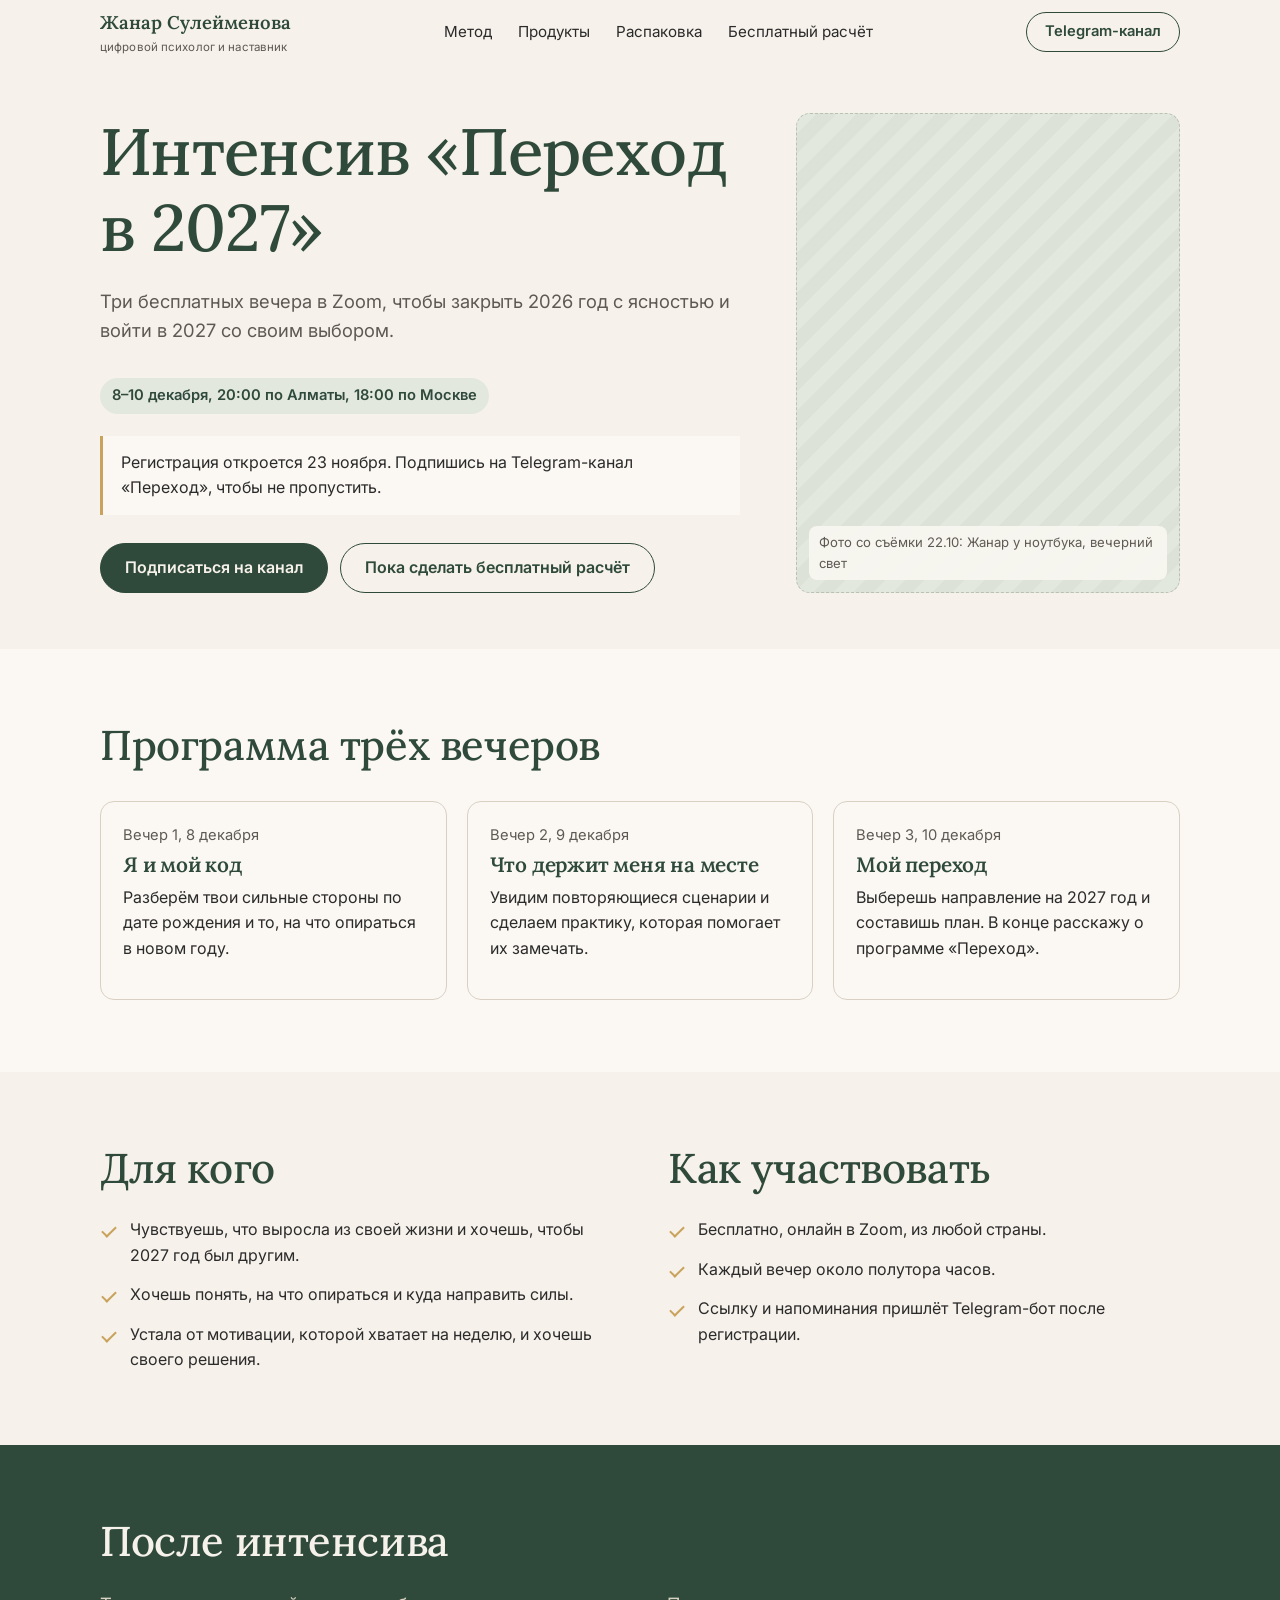
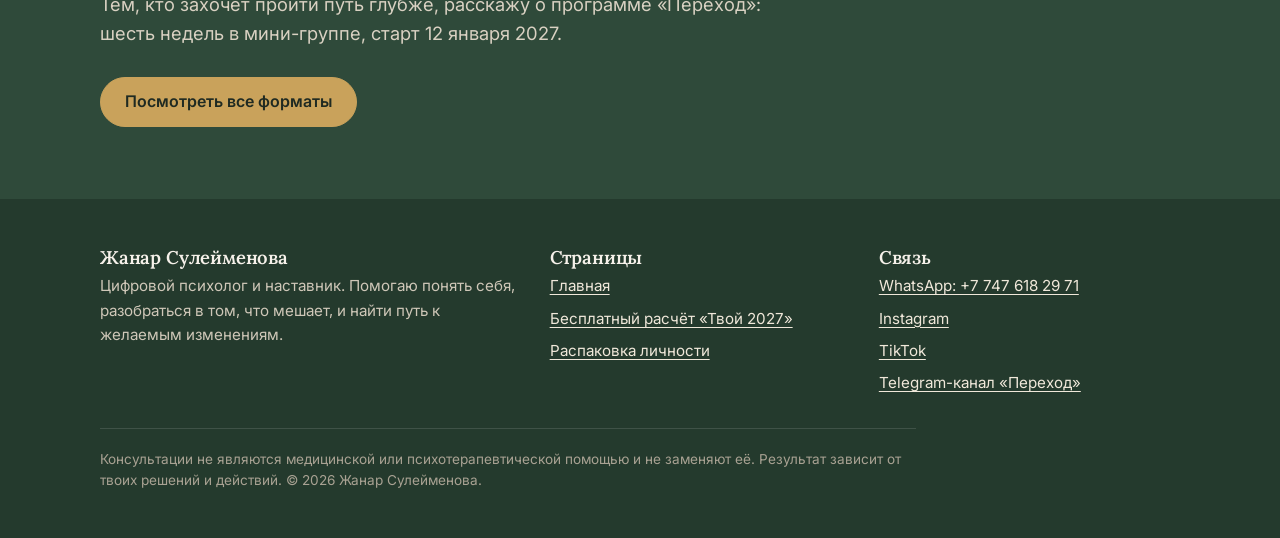
==== intensiv.html @ 9ae4eca8 "Сайт Жанар Сулейменовой: главная, распаковка, мини-расчёт, интенсив Статичный сайт для GitHub Pages:" ====
<!doctype html>
<html lang="ru">
<head>
  <meta charset="utf-8">
  <meta name="viewport" content="width=device-width, initial-scale=1">
  <title>Интенсив «Переход в 2027» — Жанар Сулейменова</title>
  <meta name="description" content="Три бесплатных вечера в Zoom, 8–10 декабря, 20:00 по Алматы, 18:00 по Москве. Закрыть 2026 год с ясностью и войти в 2027 со своим выбором.">
  <meta property="og:type" content="website">
  <meta property="og:title" content="Бесплатный интенсив «Переход в 2027»">
  <meta property="og:description" content="8–10 декабря, 20:00 по Алматы, 18:00 по Москве. Регистрация откроется 23 ноября.">
  <meta property="og:locale" content="ru_RU">
  <meta name="theme-color" content="#2F4A3A">
  <link rel="icon" href="assets/favicon.svg" type="image/svg+xml">
  <link rel="preconnect" href="https://fonts.googleapis.com">
  <link rel="preconnect" href="https://fonts.gstatic.com" crossorigin>
  <link href="https://fonts.googleapis.com/css2?family=Inter:wght@400;500;600&family=Lora:ital,wght@0,400;0,500;0,600;1,400&display=swap" rel="stylesheet">
  <link rel="stylesheet" href="assets/style.css">
</head>
<body>

<header class="site-header">
  <div class="wrap">
    <a class="brand" href="index.html">Жанар Сулейменова<small>цифровой психолог и наставник</small></a>
    <nav class="nav" aria-label="Основное меню">
      <a href="index.html#method">Метод</a>
      <a href="index.html#products">Продукты</a>
      <a href="razpakovka.html">Распаковка</a>
      <a href="kod-2027.html">Бесплатный расчёт</a>
    </nav>
    <a class="btn btn--ghost btn--small" href="https://t.me/+rRbYb-FqpjgyZWMy" target="_blank" rel="noopener">Telegram-канал</a>
  </div>
</header>

<main>

  <section class="offer-hero">
    <div class="wrap hero-grid">
      <div>
        <h1>Интенсив «Переход в 2027»</h1>
        <p class="lead" style="margin-top:22px">Три бесплатных вечера в Zoom, чтобы закрыть 2026 год с ясностью и войти в 2027 со своим выбором.</p>
        <span class="deadline">8–10 декабря, 20:00 по Алматы, 18:00 по Москве</span>
        <!-- С 23 ноября заменить кнопку канала на регистрацию в боте: <a class="btn btn--primary" data-bot="intensiv">Зарегистрироваться</a> -->
        <p class="notice">Регистрация откроется 23 ноября. Подпишись на Telegram-канал «Переход», чтобы не пропустить.</p>
        <div class="actions">
          <a class="btn btn--primary" href="https://t.me/+rRbYb-FqpjgyZWMy" target="_blank" rel="noopener">Подписаться на канал</a>
          <a class="btn btn--ghost" href="kod-2027.html">Пока сделать бесплатный расчёт</a>
        </div>
      </div>
      <figure class="photo" data-label="Фото со съёмки 22.10: Жанар у ноутбука, вечерний свет">
        <img src="assets/photo-intensiv.jpg" alt="Жанар Сулейменова ведёт онлайн-встречу" width="800" height="1000">
      </figure>
    </div>
  </section>

  <section class="section section--paper" aria-labelledby="days-title">
    <div class="wrap">
      <h2 id="days-title">Программа трёх вечеров</h2>
      <ol class="days">
        <li>
          <div class="when">Вечер 1, 8 декабря</div>
          <h3>Я и мой код</h3>
          <p>Разберём твои сильные стороны по дате рождения и то, на что опираться в новом году.</p>
        </li>
        <li>
          <div class="when">Вечер 2, 9 декабря</div>
          <h3>Что держит меня на месте</h3>
          <p>Увидим повторяющиеся сценарии и сделаем практику, которая помогает их замечать.</p>
        </li>
        <li>
          <div class="when">Вечер 3, 10 декабря</div>
          <h3>Мой переход</h3>
          <p>Выберешь направление на 2027 год и составишь план. В конце расскажу о программе «Переход».</p>
        </li>
      </ol>
    </div>
  </section>

  <section class="section" aria-labelledby="who-title">
    <div class="wrap split">
      <div>
        <h2 id="who-title">Для кого</h2>
        <ul class="checklist">
          <li>Чувствуешь, что выросла из своей жизни и хочешь, чтобы 2027 год был другим.</li>
          <li>Хочешь понять, на что опираться и куда направить силы.</li>
          <li>Устала от мотивации, которой хватает на неделю, и хочешь своего решения.</li>
        </ul>
      </div>
      <div>
        <h2>Как участвовать</h2>
        <ul class="checklist">
          <li>Бесплатно, онлайн в Zoom, из любой страны.</li>
          <li>Каждый вечер около полутора часов.</li>
          <li>Ссылку и напоминания пришлёт Telegram-бот после регистрации.</li>
        </ul>
      </div>
    </div>
  </section>

  <section class="section section--forest" aria-labelledby="next-title">
    <div class="wrap">
      <h2 id="next-title">После интенсива</h2>
      <p class="lead" style="color:#D9D1C2">Тем, кто захочет пройти путь глубже, расскажу о программе «Переход»: шесть недель в мини-группе, старт 12 января 2027.</p>
      <div class="actions">
        <a class="btn btn--gold" href="index.html#products">Посмотреть все форматы</a>
      </div>
    </div>
  </section>

</main>

<footer class="site-footer">
  <div class="wrap">
    <div class="footer-grid">
      <div>
        <h3>Жанар Сулейменова</h3>
        <p>Цифровой психолог и наставник. Помогаю понять себя, разобраться в том, что мешает, и найти путь к желаемым изменениям.</p>
      </div>
      <div>
        <h3>Страницы</h3>
        <ul class="footer-links">
          <li><a href="index.html">Главная</a></li>
          <li><a href="kod-2027.html">Бесплатный расчёт «Твой 2027»</a></li>
          <li><a href="razpakovka.html">Распаковка личности</a></li>
        </ul>
      </div>
      <div>
        <h3>Связь</h3>
        <ul class="footer-links">
          <li><a data-wa="Здравствуйте, Жанар! Пишу с сайта.">WhatsApp: +7 747 618 29 71</a></li>
          <li><a href="https://www.instagram.com/pro.zhanar.suleimenova/" target="_blank" rel="noopener">Instagram</a></li>
          <li><a href="https://www.tiktok.com/@sanacenter8" target="_blank" rel="noopener">TikTok</a></li>
          <li><a href="https://t.me/+rRbYb-FqpjgyZWMy" target="_blank" rel="noopener">Telegram-канал «Переход»</a></li>
        </ul>
      </div>
    </div>
    <p class="disclaimer">Консультации не являются медицинской или психотерапевтической помощью и не заменяют её. Результат зависит от твоих решений и действий. © <span data-year>2026</span> Жанар Сулейменова.</p>
  </div>
</footer>

<script src="assets/app.js"></script>
</body>
</html>
---- assets/style.css ----
/* Жанар Сулейменова · «Переход» — стили сайта */
:root {
  --cream: #F6F1EA;
  --paper: #FBF8F3;
  --ink: #2B2B2B;
  --ink-soft: #5E5A53;
  --forest: #2F4A3A;
  --forest-deep: #243A2D;
  --gold: #C9A25B;
  --gold-soft: #E7D3A8;
  --sage: #E3E8DF;
  --line: #D9D0C3;
  --serif: 'Lora', Georgia, 'Times New Roman', serif;
  --sans: 'Inter', -apple-system, 'Segoe UI', Roboto, Arial, sans-serif;
  --wrap: 1120px;
  --gutter: 20px;
  --radius: 14px;
}

*, *::before, *::after { box-sizing: border-box; }
html { -webkit-text-size-adjust: 100%; scroll-behavior: smooth; }
body {
  margin: 0;
  background: var(--cream);
  color: var(--ink);
  font-family: var(--sans);
  font-size: 16px;
  line-height: 1.6;
  overflow-x: hidden;
}
img { max-width: 100%; display: block; }
figure { margin: 0; }
a { color: var(--forest); text-underline-offset: 3px; }
a:hover { color: var(--forest-deep); }
:focus-visible { outline: 2px solid var(--gold); outline-offset: 3px; border-radius: 4px; }

h1, h2, h3 { font-family: var(--serif); font-weight: 500; color: var(--forest); margin: 0; line-height: 1.15; letter-spacing: -0.01em; }
h1 { font-size: clamp(2.2rem, 7.5vw, 4.1rem); }
h2 { font-size: clamp(1.75rem, 4.6vw, 2.6rem); margin-bottom: 0.6em; }
h3 { font-size: 1.3rem; font-weight: 600; margin-bottom: 0.35em; }
p { margin: 0 0 1em; }
.lead { font-size: 1.15rem; color: var(--ink-soft); max-width: 38em; }

.wrap { width: 100%; max-width: var(--wrap); margin: 0 auto; padding: 0 var(--gutter); }
.section { padding: 72px 0; }
.section--sage { background: var(--sage); }
.section--paper { background: var(--paper); }
.section--forest { background: var(--forest); color: #EDE6DA; }
.section--forest h2, .section--forest h3 { color: #F6F1EA; }
.section--forest a { color: var(--gold-soft); }
.section--forest .btn--gold { color: #1F2A22; }
.section--forest .btn--primary { color: #F6F1EA; }
.narrow { max-width: 720px; }

/* Шапка */
.site-header { position: sticky; top: 0; z-index: 20; background: rgba(246, 241, 234, 0.94); backdrop-filter: blur(6px); border-bottom: 1px solid transparent; transition: border-color .2s; }
.site-header.is-scrolled { border-bottom-color: var(--line); }
.site-header .wrap { display: flex; align-items: center; justify-content: space-between; gap: 16px; height: 64px; }
.brand { font-family: var(--serif); font-size: 1.15rem; color: var(--forest); text-decoration: none; font-weight: 600; white-space: nowrap; }
.brand small { display: block; font-family: var(--sans); font-size: 0.72rem; font-weight: 400; color: var(--ink-soft); letter-spacing: 0.01em; }
.nav { display: none; gap: 26px; font-size: 0.95rem; }
.nav a { color: var(--ink); text-decoration: none; }
.nav a:hover, .nav a[aria-current="page"] { color: var(--forest); text-decoration: underline; }
@media (min-width: 900px) { .nav { display: flex; } }

/* Кнопки */
.btn { display: inline-flex; align-items: center; justify-content: center; gap: 8px; min-height: 50px; padding: 12px 24px; border-radius: 999px; font: 600 1rem/1.2 var(--sans); text-decoration: none; cursor: pointer; border: 1.5px solid var(--forest); transition: background .15s, color .15s; text-align: center; }
.btn--primary { background: var(--forest); color: #F6F1EA; }
.btn--primary:hover { background: var(--forest-deep); color: #fff; }
.btn--ghost { background: transparent; color: var(--forest); }
.btn--ghost:hover { background: var(--forest); color: #F6F1EA; }
.btn--gold { background: var(--gold); border-color: var(--gold); color: #1F2A22; }
.btn--gold:hover { background: #B88F47; border-color: #B88F47; color: #1F2A22; }
.btn--small { min-height: 40px; padding: 8px 18px; font-size: 0.92rem; }
.actions { display: flex; flex-wrap: wrap; gap: 12px; margin-top: 28px; }
.actions .btn { flex: 1 1 220px; }
@media (min-width: 640px) { .actions .btn { flex: 0 0 auto; } }

/* Первый экран */
.hero { position: relative; padding: 48px 0 0; overflow: hidden; }
.hero-grid { display: grid; gap: 36px; align-items: end; }
.hero-text { padding-bottom: 8px; }
.hero h1 { max-width: 12em; }
.hero .lead { margin-top: 22px; }
.hero-question { margin-top: 28px; padding-left: 16px; border-left: 2px solid var(--gold); font-family: var(--serif); font-style: italic; font-size: 1.2rem; color: var(--forest); max-width: 26em; }
.ridge { display: block; width: 100%; height: 56px; margin-top: 36px; }
@media (min-width: 900px) { .ridge { height: 90px; margin-top: 40px; } }
.ridge path { fill: none; stroke: var(--gold); stroke-width: 1.6; vector-effect: non-scaling-stroke; }
.ridge path.ridge-back { stroke: var(--line); }
@media (prefers-reduced-motion: no-preference) {
  .ridge path.ridge-front { stroke-dasharray: 2400; stroke-dashoffset: 2400; animation: draw 2.4s ease-out .2s forwards; }
  @keyframes draw { to { stroke-dashoffset: 0; } }
}
@media (min-width: 900px) {
  .hero { padding-top: 72px; }
  .hero-grid { grid-template-columns: 1.25fr 0.75fr; gap: 56px; }
}

/* Фото и места под фото */
.photo { position: relative; border-radius: var(--radius); overflow: hidden; background: var(--sage); aspect-ratio: 4 / 5; }
.photo img { width: 100%; height: 100%; object-fit: cover; }
.photo.is-empty { background: repeating-linear-gradient(135deg, #E3E8DF 0 14px, #DCE2D7 14px 28px); border: 1px dashed #B9C2B2; }
.photo.is-empty::after { content: attr(data-label); position: absolute; inset: auto 12px 12px 12px; font-size: 0.82rem; color: var(--ink-soft); background: rgba(251, 248, 243, 0.85); padding: 6px 10px; border-radius: 8px; }
.photo--wide { aspect-ratio: 16 / 10; }

/* Узнаёшь себя */
.pains { list-style: none; padding: 0; margin: 28px 0 0; display: grid; gap: 0; }
.pains li { padding: 18px 0; border-top: 1px solid #C8D0C1; font-size: 1.08rem; }
.pains li:last-child { border-bottom: 1px solid #C8D0C1; }
@media (min-width: 900px) { .pains { grid-template-columns: 1fr 1fr; column-gap: 48px; } .pains li:nth-last-child(2) { border-bottom: 1px solid #C8D0C1; } }
.pains-after { margin-top: 28px; font-family: var(--serif); font-size: 1.25rem; color: var(--forest); max-width: 30em; }

/* История */
.story { display: grid; gap: 36px; align-items: start; }
.story-text p { font-size: 1.06rem; }
.facts { list-style: none; padding: 0; margin: 28px 0 0; display: grid; gap: 14px; }
.facts li { display: grid; grid-template-columns: 7.6rem 1fr; gap: 14px; align-items: baseline; }
.facts b { font-family: var(--serif); font-size: 1.55rem; font-weight: 500; color: var(--forest); line-height: 1; }
@media (min-width: 900px) { .story { grid-template-columns: 0.8fr 1.2fr; gap: 64px; } }

/* Метод: путь из 5 этапов */
.path { margin-top: 36px; }
.path-track { display: none; }
.path-steps { list-style: none; padding: 0; margin: 0; counter-reset: step; position: relative; }
.path-steps li { position: relative; padding: 0 0 26px 40px; counter-increment: step; }
.path-steps li::before { content: counter(step); position: absolute; left: 0; top: 0; width: 28px; height: 28px; border-radius: 50%; background: var(--cream); border: 1.5px solid var(--gold); color: var(--forest); font: 600 0.85rem/25px var(--sans); text-align: center; z-index: 1; }
.path-steps li::after { content: ''; position: absolute; left: 13.5px; top: 28px; bottom: 0; width: 1.5px; background: var(--gold-soft); }
.path-steps li:last-child::after { display: none; }
.path-steps h3 { font-size: 1.25rem; margin-bottom: 4px; }
.path-steps p { margin: 0; color: var(--ink-soft); font-size: 0.98rem; }
.path-steps li:last-child::before { background: var(--forest); color: #F6F1EA; border-color: var(--forest); }
@media (min-width: 900px) {
  .path-track { display: block; position: relative; height: 150px; }
  .path-track svg { position: absolute; inset: 0; width: 100%; height: 100%; overflow: visible; }
  .path-track svg path { fill: none; stroke: var(--gold); stroke-width: 1.6; vector-effect: non-scaling-stroke; }
  .path-dot { position: absolute; width: 30px; height: 30px; margin: -15px 0 0 -15px; border-radius: 50%; background: var(--cream); border: 1.5px solid var(--gold); color: var(--forest); font: 600 0.88rem/27px var(--sans); text-align: center; }
  .path-dot--end { background: var(--forest); border-color: var(--forest); color: #F6F1EA; }
  .path-steps { display: grid; grid-template-columns: repeat(5, 1fr); gap: 24px; margin-top: 22px; }
  .path-steps li { padding: 0; text-align: center; }
  .path-steps li::before, .path-steps li::after { display: none; }
}

/* Три формата */
.formats { display: grid; gap: 32px; margin-top: 36px; }
.format { padding-top: 18px; border-top: 2px solid var(--gold); }
.format .tag { font-family: var(--serif); font-style: italic; color: var(--ink-soft); margin-bottom: 10px; }
.format p { margin: 0; }
@media (min-width: 900px) { .formats { grid-template-columns: repeat(3, 1fr); gap: 40px; } }

/* Лестница продуктов */
.ladder { list-style: none; padding: 0; margin: 36px 0 0; border-top: 1px solid var(--line); }
.ladder li { display: grid; grid-template-columns: 1fr; gap: 6px; padding: 22px 0; border-bottom: 1px solid var(--line); }
.ladder .step-name { font-family: var(--serif); font-size: 1.3rem; color: var(--forest); font-weight: 500; }
.ladder .step-desc { color: var(--ink-soft); margin: 0; font-size: 0.98rem; }
.ladder .step-price { font-weight: 600; white-space: nowrap; }
.ladder .step-price small { display: block; font-weight: 400; color: var(--ink-soft); font-size: 0.85rem; white-space: normal; }
.ladder .step-link { margin-top: 6px; font-size: 0.95rem; }
.ladder li.is-flagship { background: var(--forest); color: #EDE6DA; border-radius: var(--radius); padding: 26px 22px; margin: 14px 0; border: 0; }
.ladder li.is-flagship .step-name { color: #F6F1EA; font-size: 1.6rem; }
.ladder li.is-flagship .step-desc, .ladder li.is-flagship small { color: #CFC7B8; }
.ladder li.is-flagship a { color: var(--gold-soft); }
@media (min-width: 760px) {
  .ladder li { grid-template-columns: 1fr 260px; column-gap: 32px; align-items: baseline; }
  .ladder .step-price { text-align: right; }
  .ladder li.is-flagship { padding: 30px 28px; }
}

/* Цитата / тёмный блок */
.quote { font-family: var(--serif); font-size: clamp(1.5rem, 4vw, 2.2rem); line-height: 1.3; color: #F6F1EA; max-width: 22em; margin: 0; }
.quote-by { margin-top: 18px; color: var(--gold-soft); }

/* Отзывы-заглушка */
.reviews-empty { padding: 26px; border: 1px dashed #BDB29F; border-radius: var(--radius); background: var(--paper); max-width: 720px; }

/* Telegram */
.tg { display: grid; gap: 24px; align-items: center; }
@media (min-width: 900px) { .tg { grid-template-columns: 1.3fr 0.7fr; } }

/* FAQ */
.faq { margin-top: 28px; border-top: 1px solid var(--line); }
.faq details { border-bottom: 1px solid var(--line); }
.faq summary { cursor: pointer; list-style: none; padding: 20px 36px 20px 0; position: relative; font-family: var(--serif); font-size: 1.15rem; color: var(--forest); }
.faq summary::-webkit-details-marker { display: none; }
.faq summary::after { content: ''; position: absolute; right: 6px; top: 50%; width: 10px; height: 10px; border-right: 1.5px solid var(--forest); border-bottom: 1.5px solid var(--forest); transform: translateY(-70%) rotate(45deg); transition: transform .2s; }
.faq details[open] summary::after { transform: translateY(-30%) rotate(-135deg); }
.faq details p { margin: 0 0 20px; color: var(--ink-soft); max-width: 44em; }

/* Футер */
.site-footer { background: var(--forest-deep); color: #CFC7B8; padding: 48px 0 32px; font-size: 0.95rem; }
.site-footer a { color: #F0E8DA; }
.footer-grid { display: grid; gap: 28px; }
.footer-grid h3 { color: #F6F1EA; font-size: 1.15rem; }
.footer-links { list-style: none; padding: 0; margin: 0; display: grid; gap: 8px; }
.disclaimer { margin-top: 32px; padding-top: 20px; border-top: 1px solid rgba(255,255,255,.12); font-size: 0.85rem; color: #A9A293; max-width: 60em; }
@media (min-width: 900px) { .footer-grid { grid-template-columns: 1.4fr 1fr 1fr; } }

/* Лендинги: общие блоки */
.offer-hero { padding: 48px 0 56px; }
.offer-hero h1 { max-width: 14em; }
.price-box { margin-top: 30px; display: grid; gap: 4px; padding: 22px 24px; background: var(--paper); border: 1px solid var(--line); border-radius: var(--radius); max-width: 460px; }
.price-box .now { font-family: var(--serif); font-size: 2.3rem; color: var(--forest); line-height: 1.1; }
.price-box .was { color: var(--ink-soft); text-decoration: line-through; }
.price-box .terms { font-size: 0.95rem; color: var(--ink-soft); }
.split { display: grid; gap: 32px; }
@media (min-width: 900px) { .split { grid-template-columns: 1fr 1fr; gap: 56px; align-items: start; } }
.checklist { list-style: none; padding: 0; margin: 0; display: grid; gap: 14px; }
.checklist li { position: relative; padding-left: 30px; }
.checklist li::before { content: ''; position: absolute; left: 2px; top: 0.55em; width: 14px; height: 8px; border-left: 2px solid var(--gold); border-bottom: 2px solid var(--gold); transform: rotate(-45deg); }
.checklist--no li::before { top: 0.8em; width: 14px; height: 0; border-left: 0; border-bottom: 2px solid #A88F84; transform: none; }
.steps { list-style: none; padding: 0; margin: 28px 0 0; counter-reset: s; display: grid; gap: 24px; }
.steps li { counter-increment: s; display: grid; grid-template-columns: 44px 1fr; gap: 14px; }
.steps li::before { content: counter(s); width: 40px; height: 40px; border-radius: 50%; background: var(--forest); color: #F6F1EA; font: 600 1rem/40px var(--sans); text-align: center; }
.steps h3 { font-size: 1.15rem; }
.steps p { margin: 0; color: var(--ink-soft); }
@media (min-width: 900px) { .steps { grid-template-columns: repeat(3, 1fr); } .steps li { grid-template-columns: 1fr; } }
.map-card { background: var(--paper); border: 1px solid var(--line); border-radius: var(--radius); padding: 24px; }
.map-card dl { margin: 0; display: grid; gap: 14px; }
.map-card dt { font-family: var(--serif); font-size: 1.1rem; color: var(--forest); }
.map-card dd { margin: 2px 0 0; color: var(--ink-soft); }
.deadline { display: inline-block; margin-top: 14px; padding: 6px 12px; border-radius: 999px; background: var(--sage); color: var(--forest); font-size: 0.92rem; font-weight: 600; }

/* Мини-расчёт */
.calc { margin-top: 28px; padding: 26px 22px; background: var(--paper); border: 1px solid var(--line); border-radius: var(--radius); max-width: 560px; }
.calc label { display: block; font-weight: 600; margin-bottom: 8px; }
.calc .row { display: flex; flex-wrap: wrap; gap: 12px; }
.calc input { flex: 1 1 200px; min-width: 0; width: 100%; min-height: 52px; padding: 12px 16px; font: 500 1.2rem var(--sans); letter-spacing: 0.04em; border: 1.5px solid var(--line); border-radius: 12px; background: #fff; color: var(--ink); }
.calc input:focus { outline: none; border-color: var(--forest); }
.calc .hint { margin: 10px 0 0; font-size: 0.88rem; color: var(--ink-soft); }
.calc .error { margin: 10px 0 0; color: #9A3B2E; font-size: 0.95rem; }
.result { margin-top: 28px; display: none; scroll-margin-top: 84px; }
.result.is-shown { display: block; }
.result-head { display: flex; align-items: center; gap: 18px; margin-bottom: 18px; }
.result-num { flex: 0 0 auto; width: 76px; height: 76px; border-radius: 50%; background: var(--forest); color: #F6F1EA; font: 500 2.4rem/76px var(--serif); text-align: center; }
.result-title { font-family: var(--serif); font-size: 1.6rem; color: var(--forest); }
.result-calc { color: var(--ink-soft); font-size: 0.95rem; }
.result dl { display: grid; gap: 16px; margin: 0; padding: 22px; background: var(--paper); border: 1px solid var(--line); border-radius: var(--radius); max-width: 640px; }
.result dt { font-weight: 600; color: var(--forest); }
.result dd { margin: 2px 0 0; }
.result .next { margin-top: 18px; max-width: 640px; color: var(--ink-soft); }

/* Интенсив */
.days { list-style: none; padding: 0; margin: 32px 0 0; display: grid; gap: 20px; }
.days li { padding: 22px; border-radius: var(--radius); background: var(--paper); border: 1px solid var(--line); }
.days .when { font-size: 0.92rem; color: var(--ink-soft); margin-bottom: 6px; }
@media (min-width: 900px) { .days { grid-template-columns: repeat(3, 1fr); } }
.notice { margin-top: 22px; padding: 14px 18px; border-left: 3px solid var(--gold); background: var(--paper); max-width: 640px; }

.visually-hidden { position: absolute !important; width: 1px; height: 1px; overflow: hidden; clip: rect(0 0 0 0); white-space: nowrap; }
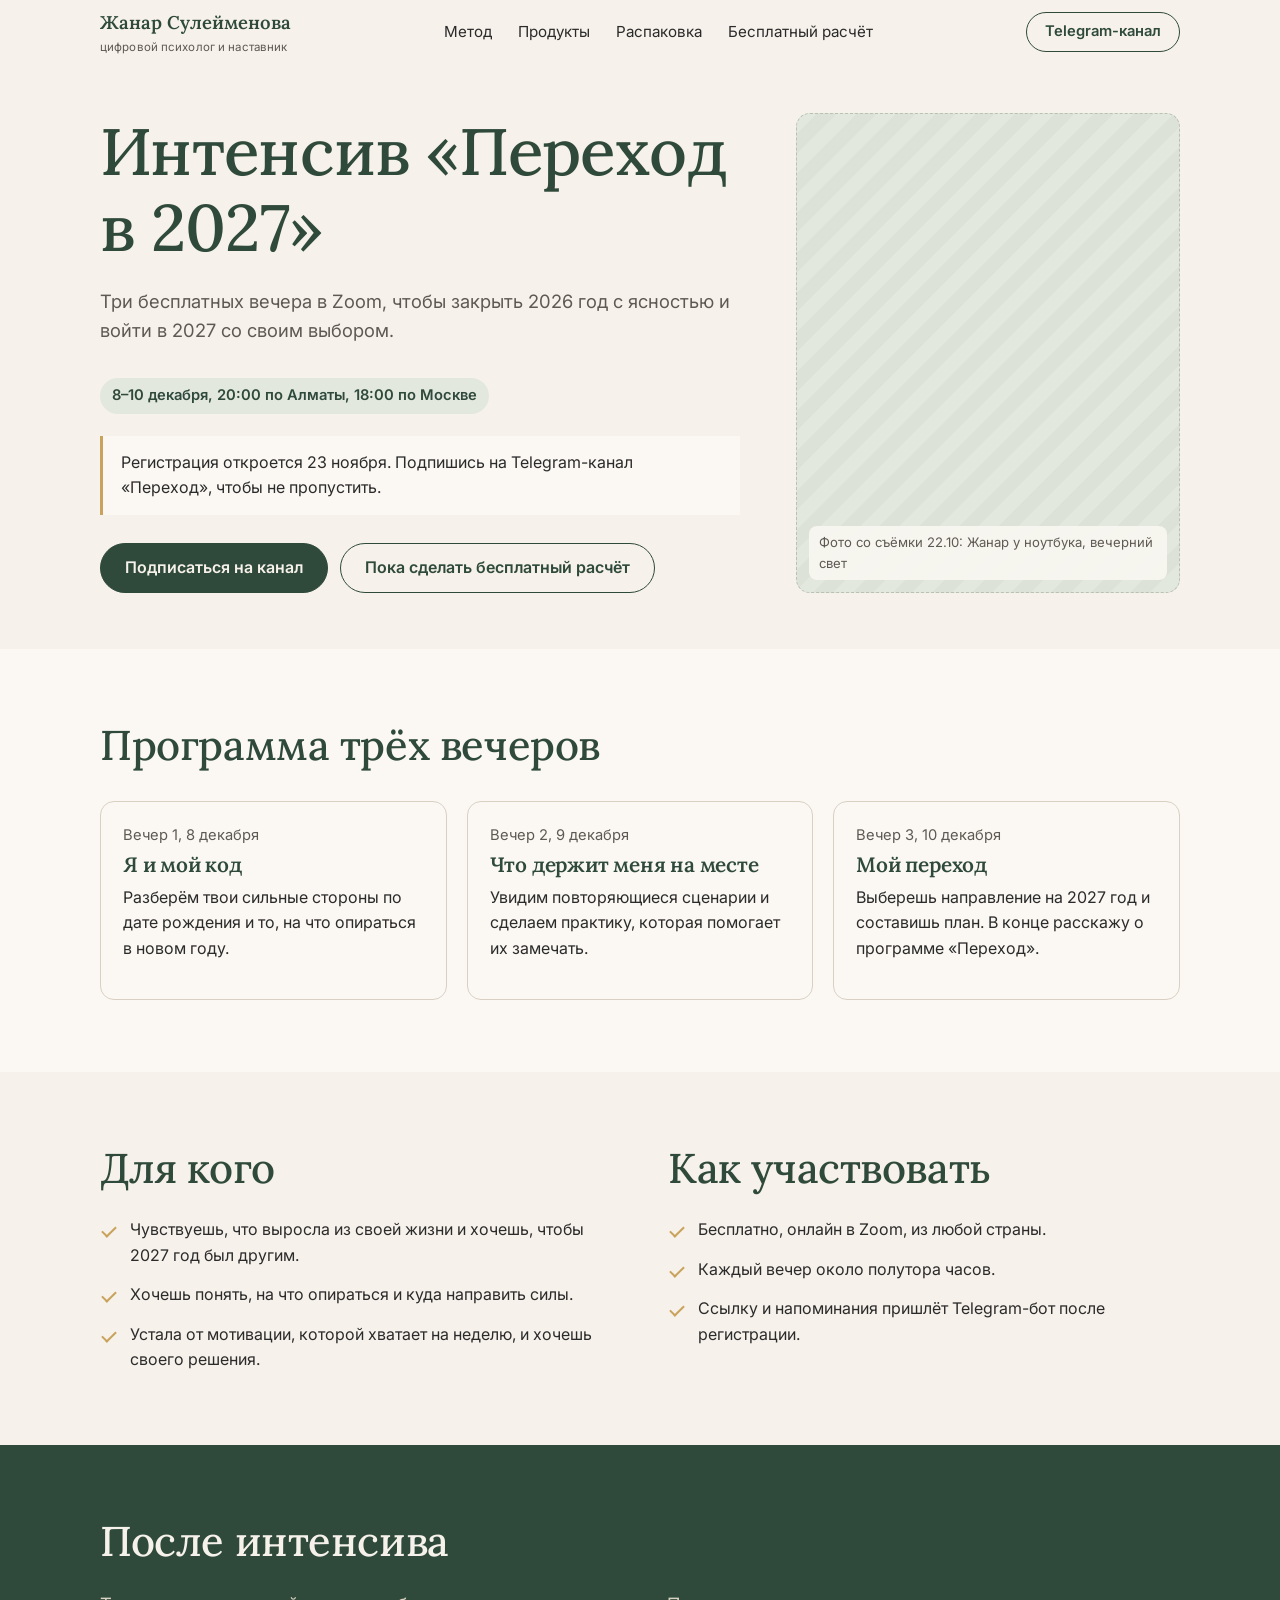
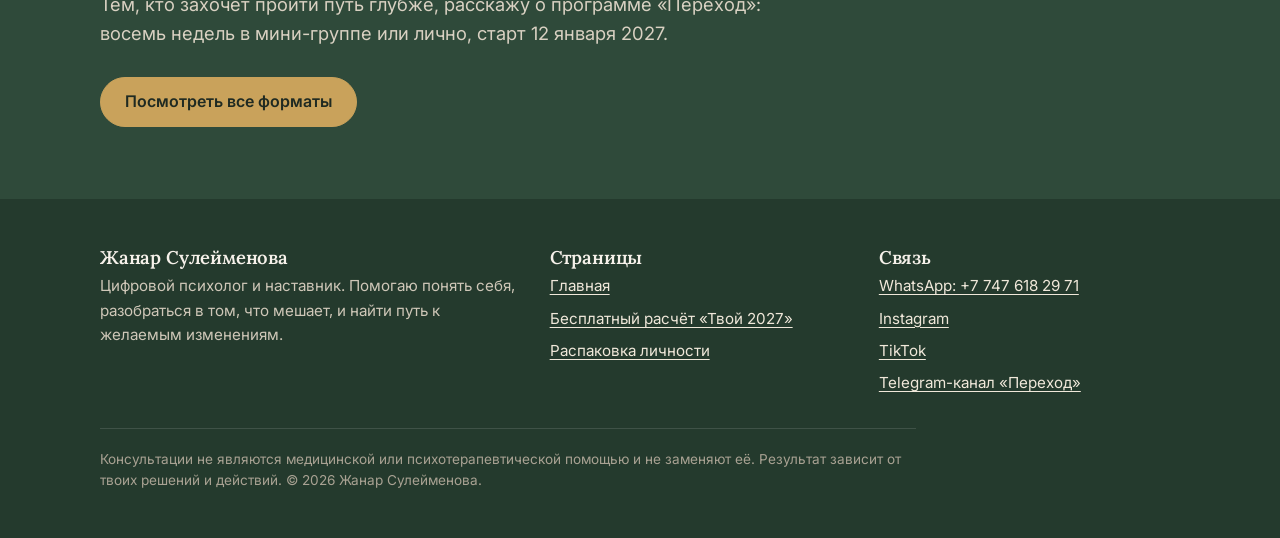
==== commit 514271a5: "Линейка продуктов по голосовым Жанар: «Переход» на 8 недель, разбор предназначения, «Полный путь» Co" ====
--- a/intensiv.html
+++ b/intensiv.html
@@ -99,7 +99,7 @@
   <section class="section section--forest" aria-labelledby="next-title">
     <div class="wrap">
       <h2 id="next-title">После интенсива</h2>
-      <p class="lead" style="color:#D9D1C2">Тем, кто захочет пройти путь глубже, расскажу о программе «Переход»: шесть недель в мини-группе, старт 12 января 2027.</p>
+      <p class="lead" style="color:#D9D1C2">Тем, кто захочет пройти путь глубже, расскажу о программе «Переход»: восемь недель в мини-группе или лично, старт 12 января 2027.</p>
       <div class="actions">
         <a class="btn btn--gold" href="index.html#products">Посмотреть все форматы</a>
       </div>
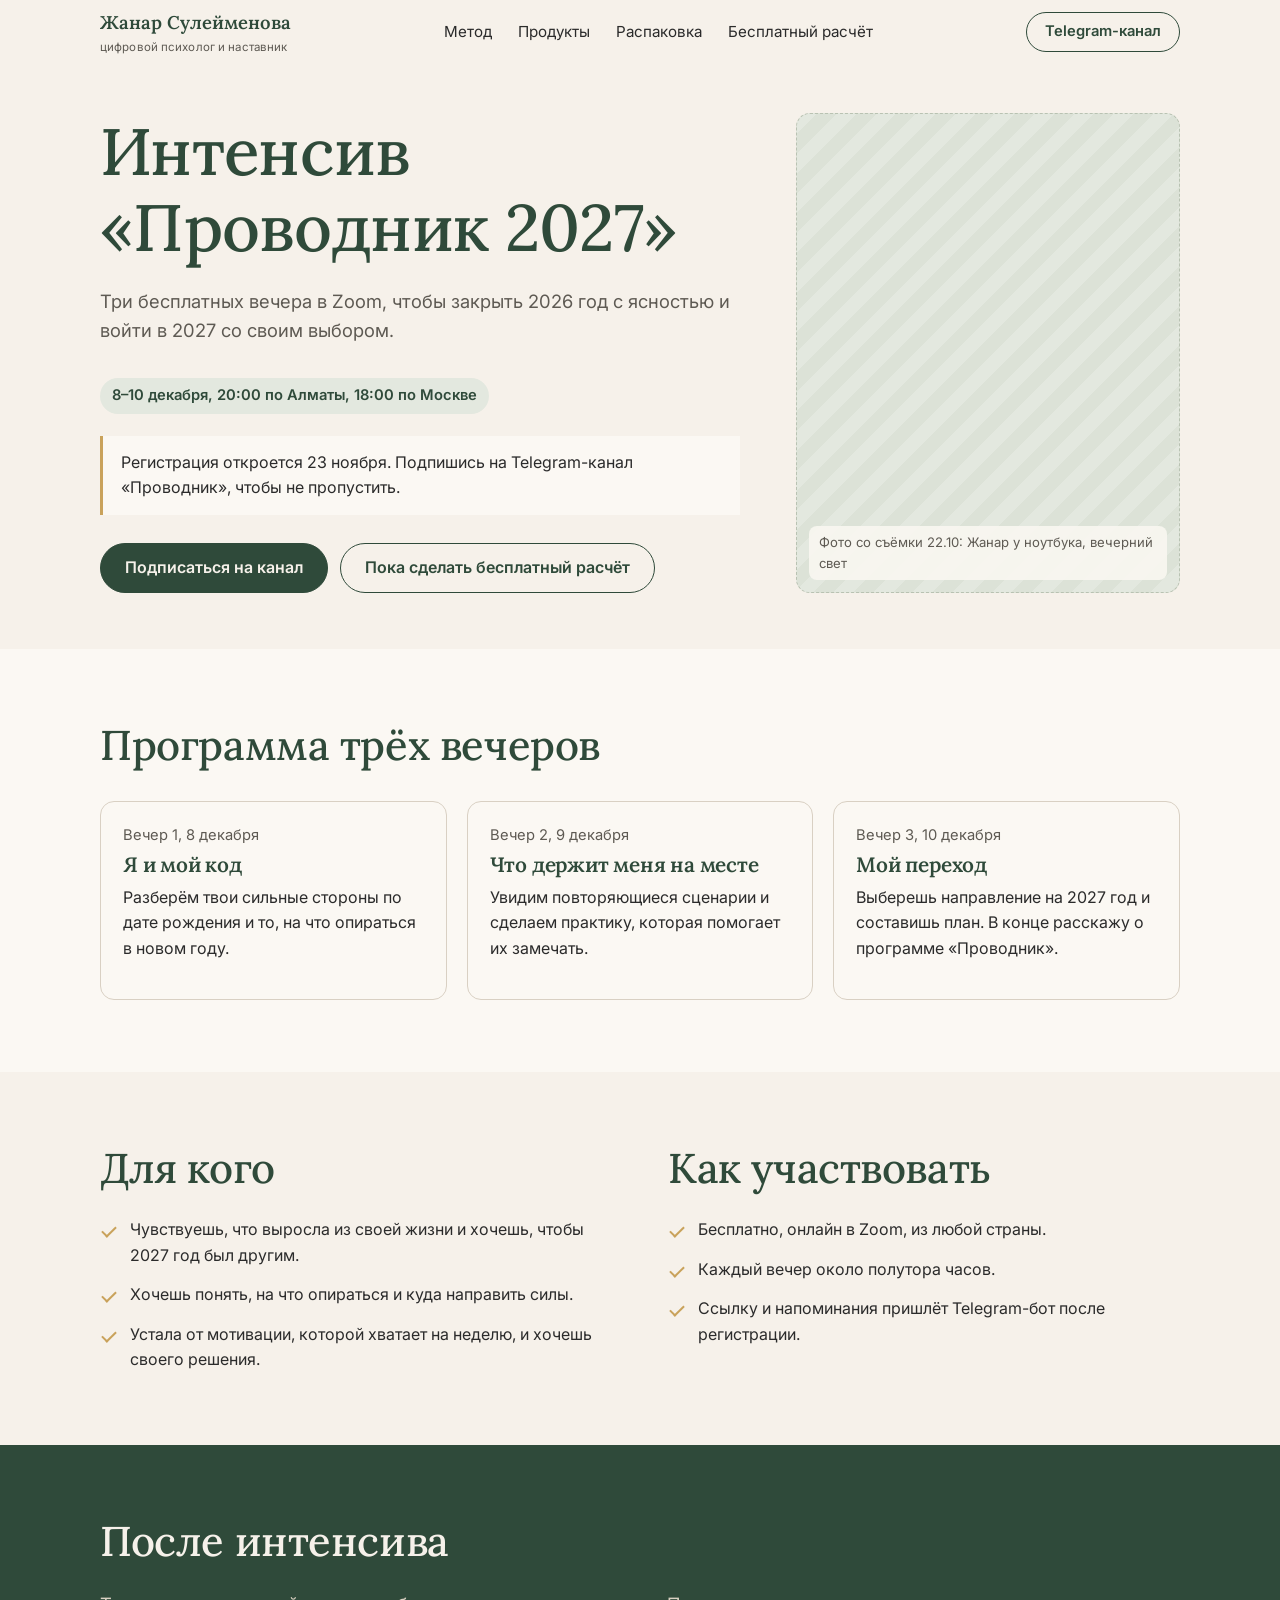
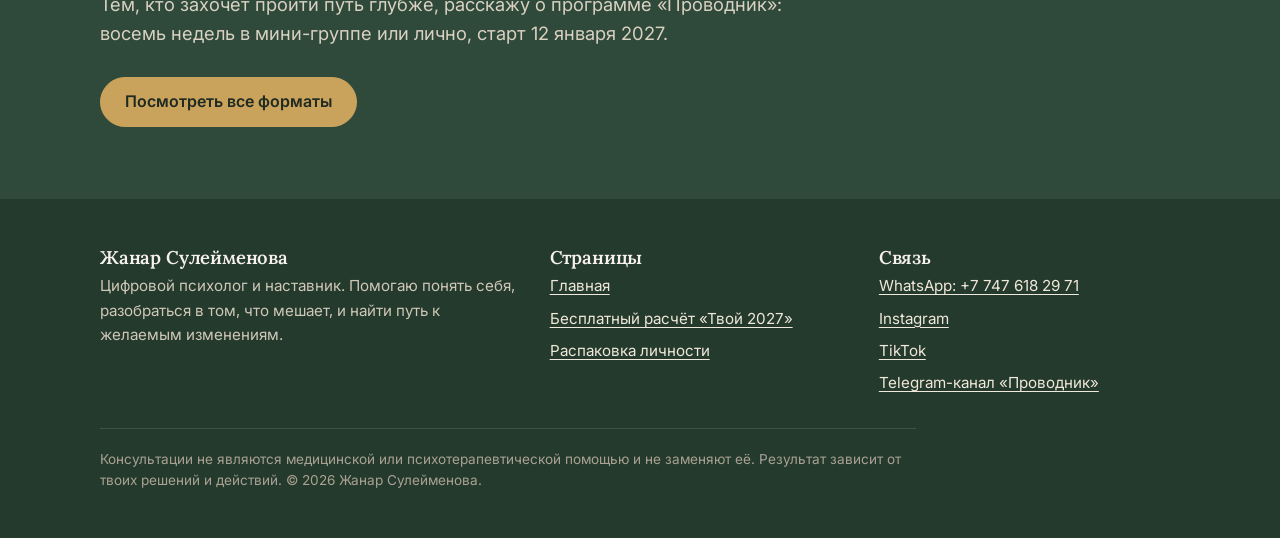
==== commit df68ce34: "Программа «Переход» → «Проводник», интенсив «Проводник 2027», бот @provodnik_zhanar_bot Co-Authored-" ====
--- a/intensiv.html
+++ b/intensiv.html
@@ -3,10 +3,10 @@
 <head>
   <meta charset="utf-8">
   <meta name="viewport" content="width=device-width, initial-scale=1">
-  <title>Интенсив «Переход в 2027» — Жанар Сулейменова</title>
+  <title>Интенсив «Проводник 2027» — Жанар Сулейменова</title>
   <meta name="description" content="Три бесплатных вечера в Zoom, 8–10 декабря, 20:00 по Алматы, 18:00 по Москве. Закрыть 2026 год с ясностью и войти в 2027 со своим выбором.">
   <meta property="og:type" content="website">
-  <meta property="og:title" content="Бесплатный интенсив «Переход в 2027»">
+  <meta property="og:title" content="Бесплатный интенсив «Проводник 2027»">
   <meta property="og:description" content="8–10 декабря, 20:00 по Алматы, 18:00 по Москве. Регистрация откроется 23 ноября.">
   <meta property="og:locale" content="ru_RU">
   <meta name="theme-color" content="#2F4A3A">
@@ -36,11 +36,11 @@
   <section class="offer-hero">
     <div class="wrap hero-grid">
       <div>
-        <h1>Интенсив «Переход в 2027»</h1>
+        <h1>Интенсив «Проводник 2027»</h1>
         <p class="lead" style="margin-top:22px">Три бесплатных вечера в Zoom, чтобы закрыть 2026 год с ясностью и войти в 2027 со своим выбором.</p>
         <span class="deadline">8–10 декабря, 20:00 по Алматы, 18:00 по Москве</span>
         <!-- С 23 ноября заменить кнопку канала на регистрацию в боте: <a class="btn btn--primary" data-bot="intensiv">Зарегистрироваться</a> -->
-        <p class="notice">Регистрация откроется 23 ноября. Подпишись на Telegram-канал «Переход», чтобы не пропустить.</p>
+        <p class="notice">Регистрация откроется 23 ноября. Подпишись на Telegram-канал «Проводник», чтобы не пропустить.</p>
         <div class="actions">
           <a class="btn btn--primary" href="https://t.me/+rRbYb-FqpjgyZWMy" target="_blank" rel="noopener">Подписаться на канал</a>
           <a class="btn btn--ghost" href="kod-2027.html">Пока сделать бесплатный расчёт</a>
@@ -69,7 +69,7 @@
         <li>
           <div class="when">Вечер 3, 10 декабря</div>
           <h3>Мой переход</h3>
-          <p>Выберешь направление на 2027 год и составишь план. В конце расскажу о программе «Переход».</p>
+          <p>Выберешь направление на 2027 год и составишь план. В конце расскажу о программе «Проводник».</p>
         </li>
       </ol>
     </div>
@@ -99,7 +99,7 @@
   <section class="section section--forest" aria-labelledby="next-title">
     <div class="wrap">
       <h2 id="next-title">После интенсива</h2>
-      <p class="lead" style="color:#D9D1C2">Тем, кто захочет пройти путь глубже, расскажу о программе «Переход»: восемь недель в мини-группе или лично, старт 12 января 2027.</p>
+      <p class="lead" style="color:#D9D1C2">Тем, кто захочет пройти путь глубже, расскажу о программе «Проводник»: восемь недель в мини-группе или лично, старт 12 января 2027.</p>
       <div class="actions">
         <a class="btn btn--gold" href="index.html#products">Посмотреть все форматы</a>
       </div>
@@ -129,7 +129,7 @@
           <li><a data-wa="Здравствуйте, Жанар! Пишу с сайта.">WhatsApp: +7 747 618 29 71</a></li>
           <li><a href="https://www.instagram.com/pro.zhanar.suleimenova/" target="_blank" rel="noopener">Instagram</a></li>
           <li><a href="https://www.tiktok.com/@sanacenter8" target="_blank" rel="noopener">TikTok</a></li>
-          <li><a href="https://t.me/+rRbYb-FqpjgyZWMy" target="_blank" rel="noopener">Telegram-канал «Переход»</a></li>
+          <li><a href="https://t.me/+rRbYb-FqpjgyZWMy" target="_blank" rel="noopener">Telegram-канал «Проводник»</a></li>
         </ul>
       </div>
     </div>
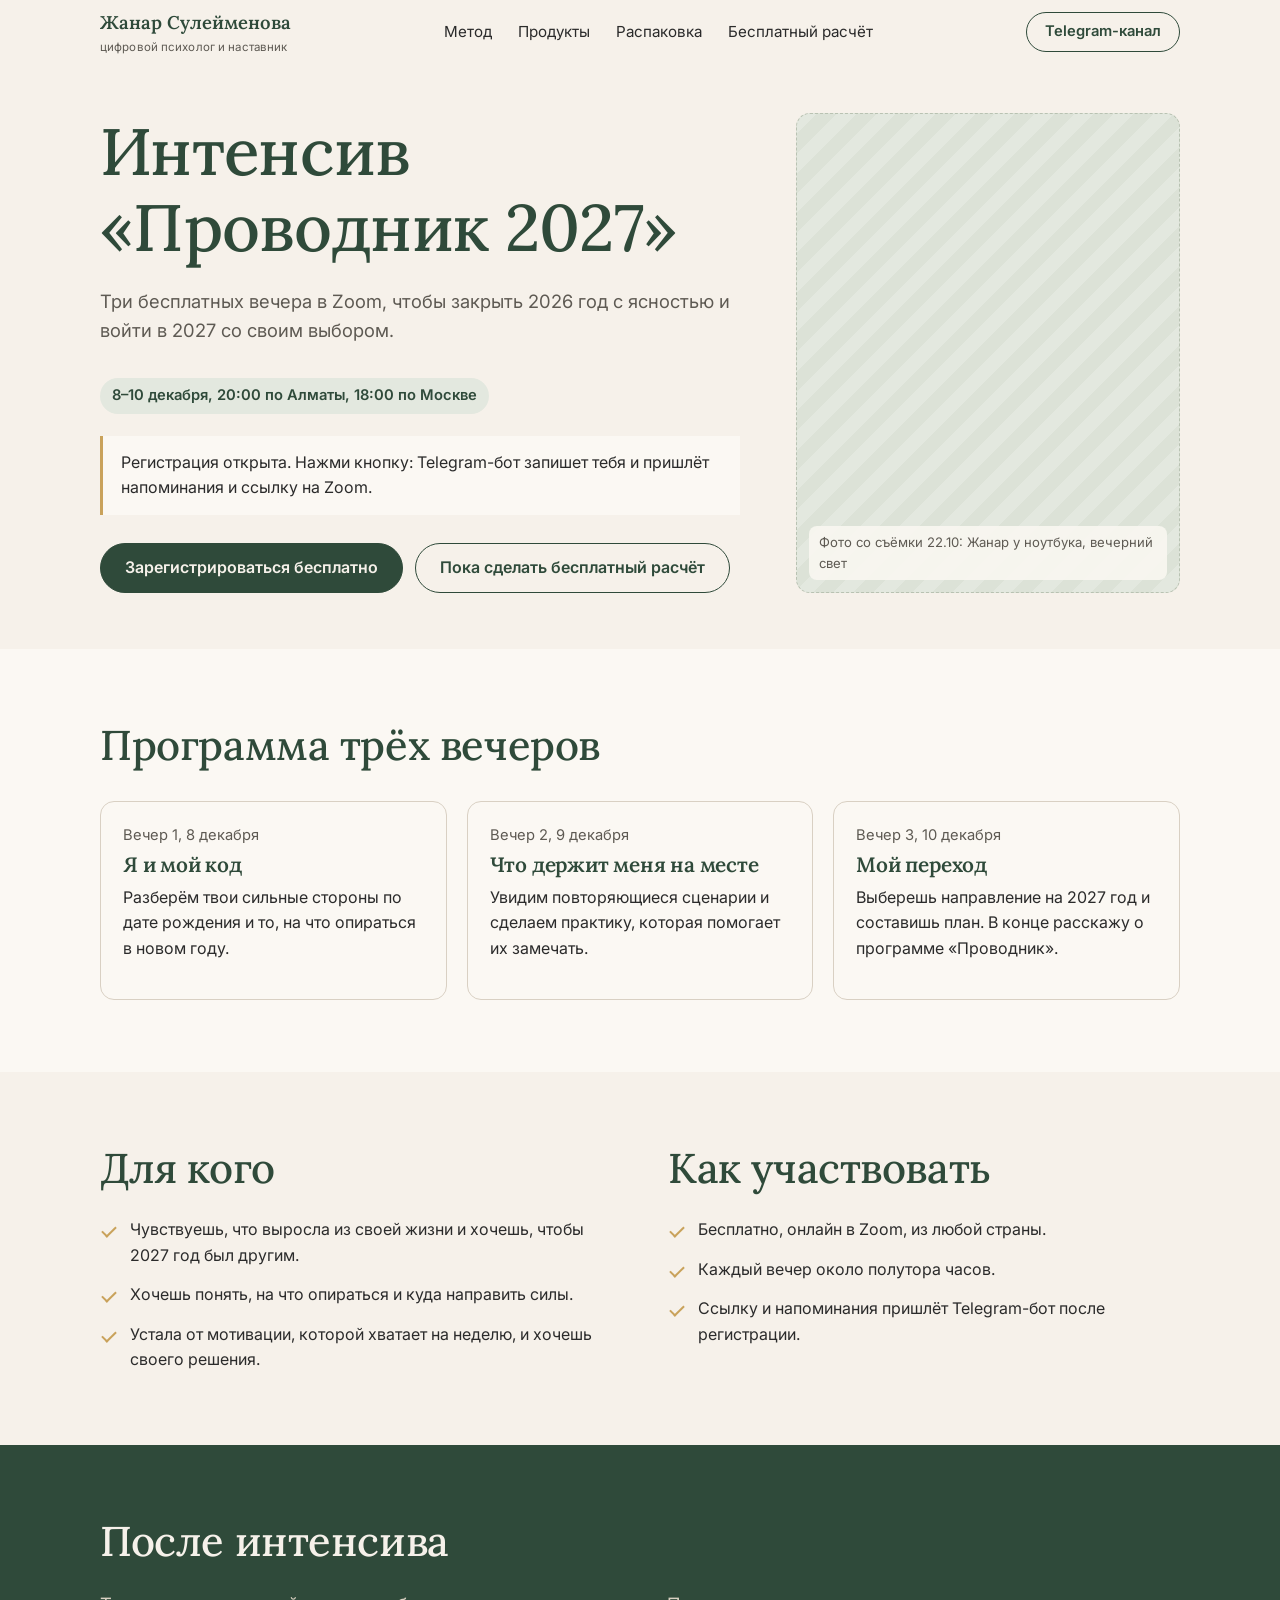
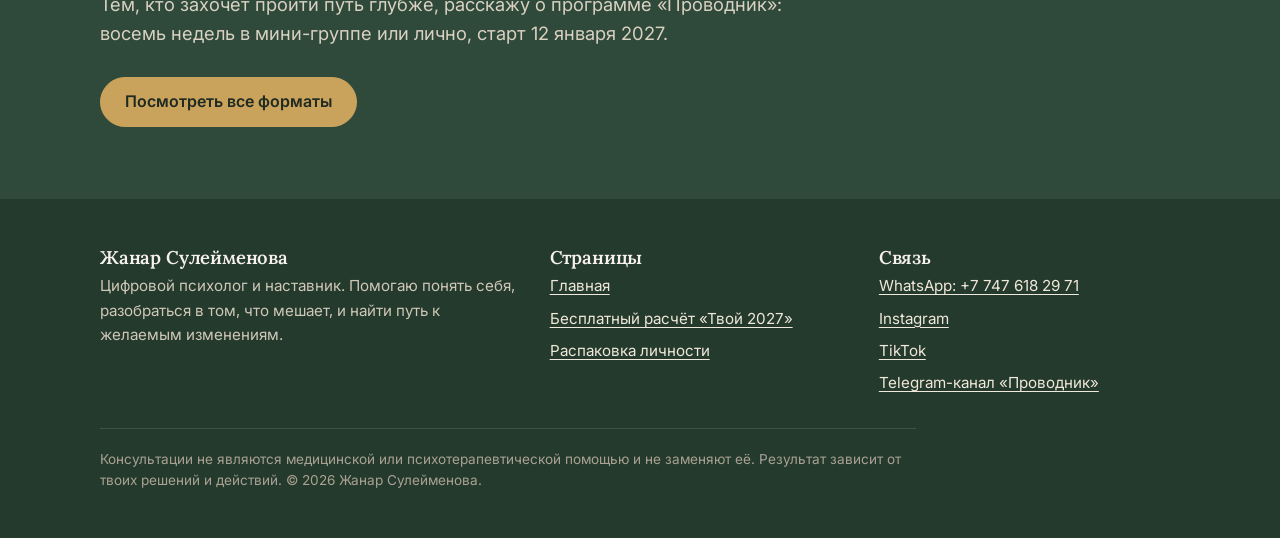
==== commit 8c7df8f8: "Интенсив: регистрация открыта, кнопка ведёт в бот @provodnik_zhanar_bot?start=intensiv Co-Authored-B" ====
--- a/intensiv.html
+++ b/intensiv.html
@@ -7,7 +7,7 @@
   <meta name="description" content="Три бесплатных вечера в Zoom, 8–10 декабря, 20:00 по Алматы, 18:00 по Москве. Закрыть 2026 год с ясностью и войти в 2027 со своим выбором.">
   <meta property="og:type" content="website">
   <meta property="og:title" content="Бесплатный интенсив «Проводник 2027»">
-  <meta property="og:description" content="8–10 декабря, 20:00 по Алматы, 18:00 по Москве. Регистрация откроется 23 ноября.">
+  <meta property="og:description" content="8–10 декабря, 20:00 по Алматы, 18:00 по Москве. Регистрация открыта.">
   <meta property="og:locale" content="ru_RU">
   <meta name="theme-color" content="#2F4A3A">
   <link rel="icon" href="assets/favicon.svg" type="image/svg+xml">
@@ -39,10 +39,9 @@
         <h1>Интенсив «Проводник 2027»</h1>
         <p class="lead" style="margin-top:22px">Три бесплатных вечера в Zoom, чтобы закрыть 2026 год с ясностью и войти в 2027 со своим выбором.</p>
         <span class="deadline">8–10 декабря, 20:00 по Алматы, 18:00 по Москве</span>
-        <!-- С 23 ноября заменить кнопку канала на регистрацию в боте: <a class="btn btn--primary" data-bot="intensiv">Зарегистрироваться</a> -->
-        <p class="notice">Регистрация откроется 23 ноября. Подпишись на Telegram-канал «Проводник», чтобы не пропустить.</p>
+        <p class="notice">Регистрация открыта. Нажми кнопку: Telegram-бот запишет тебя и пришлёт напоминания и ссылку на Zoom.</p>
         <div class="actions">
-          <a class="btn btn--primary" href="https://t.me/+rRbYb-FqpjgyZWMy" target="_blank" rel="noopener">Подписаться на канал</a>
+          <a class="btn btn--primary" data-bot="intensiv">Зарегистрироваться бесплатно</a>
           <a class="btn btn--ghost" href="kod-2027.html">Пока сделать бесплатный расчёт</a>
         </div>
       </div>
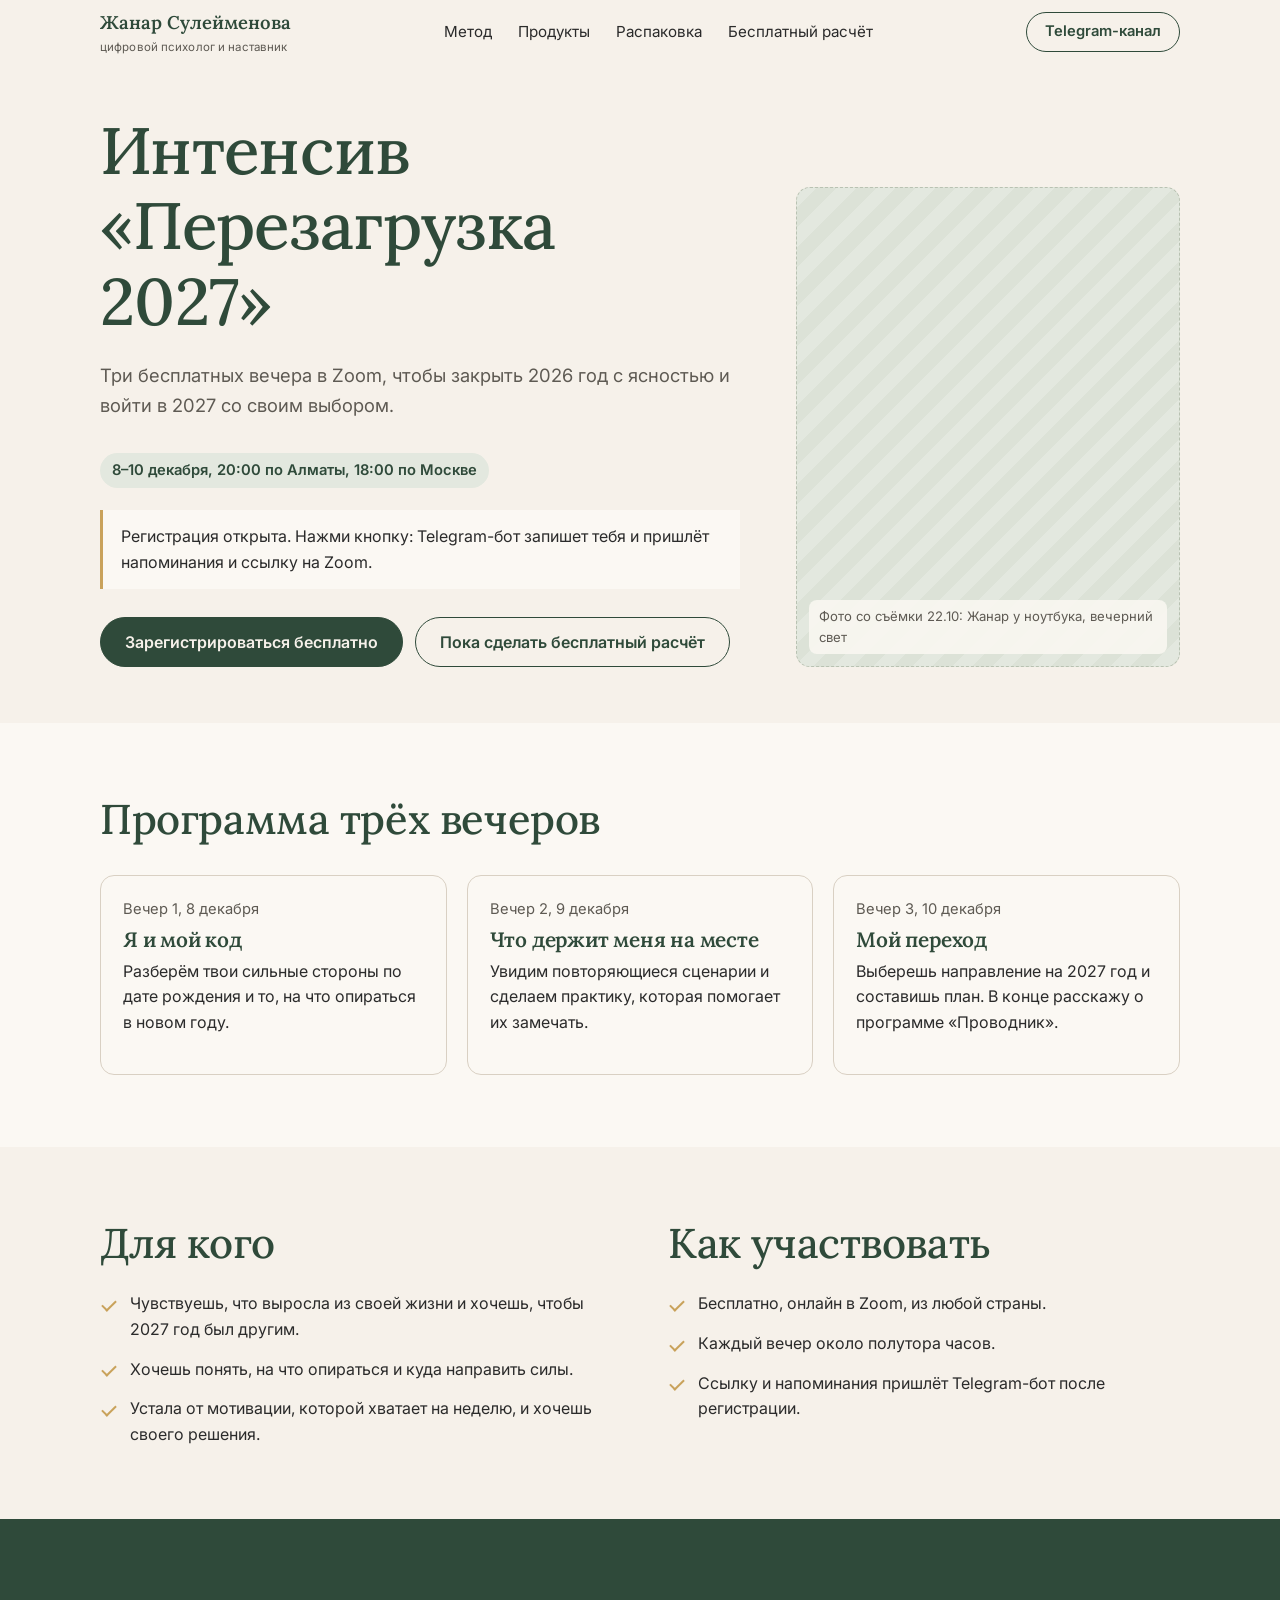
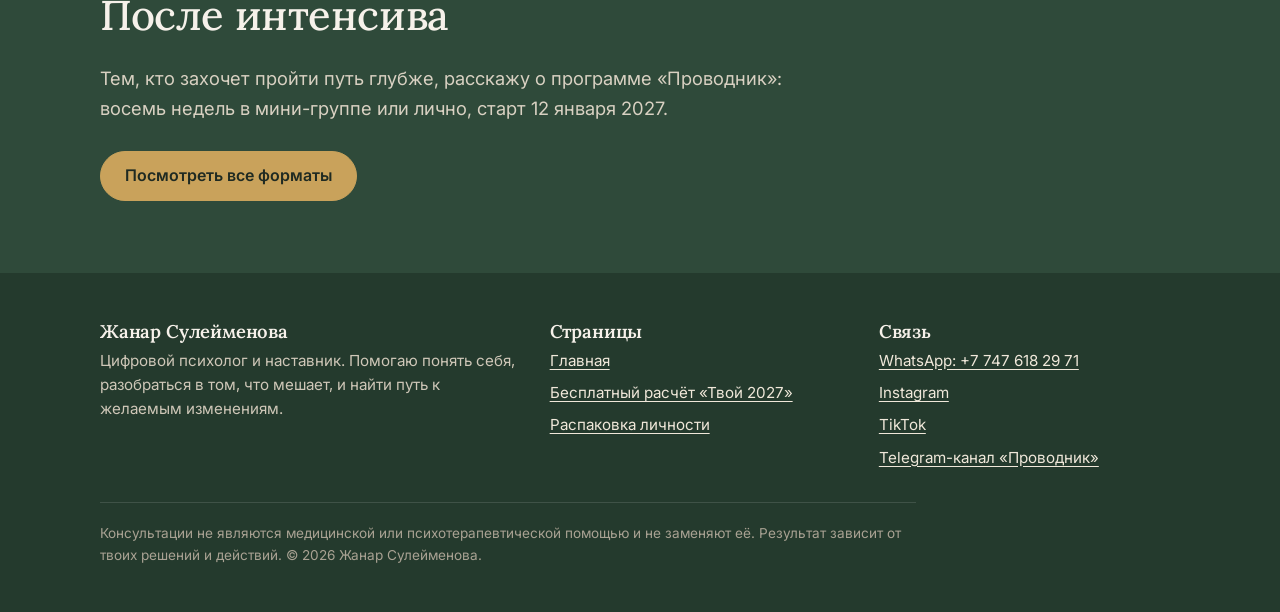
==== commit 66845901: "Интенсив «Проводник 2027» → «Перезагрузка 2027», как в аудио Жанар Программа «Проводник» и канал не " ====
--- a/intensiv.html
+++ b/intensiv.html
@@ -3,10 +3,10 @@
 <head>
   <meta charset="utf-8">
   <meta name="viewport" content="width=device-width, initial-scale=1">
-  <title>Интенсив «Проводник 2027» — Жанар Сулейменова</title>
+  <title>Интенсив «Перезагрузка 2027» — Жанар Сулейменова</title>
   <meta name="description" content="Три бесплатных вечера в Zoom, 8–10 декабря, 20:00 по Алматы, 18:00 по Москве. Закрыть 2026 год с ясностью и войти в 2027 со своим выбором.">
   <meta property="og:type" content="website">
-  <meta property="og:title" content="Бесплатный интенсив «Проводник 2027»">
+  <meta property="og:title" content="Бесплатный интенсив «Перезагрузка 2027»">
   <meta property="og:description" content="8–10 декабря, 20:00 по Алматы, 18:00 по Москве. Регистрация открыта.">
   <meta property="og:locale" content="ru_RU">
   <meta name="theme-color" content="#2F4A3A">
@@ -36,7 +36,7 @@
   <section class="offer-hero">
     <div class="wrap hero-grid">
       <div>
-        <h1>Интенсив «Проводник 2027»</h1>
+        <h1>Интенсив «Перезагрузка 2027»</h1>
         <p class="lead" style="margin-top:22px">Три бесплатных вечера в Zoom, чтобы закрыть 2026 год с ясностью и войти в 2027 со своим выбором.</p>
         <span class="deadline">8–10 декабря, 20:00 по Алматы, 18:00 по Москве</span>
         <p class="notice">Регистрация открыта. Нажми кнопку: Telegram-бот запишет тебя и пришлёт напоминания и ссылку на Zoom.</p>
